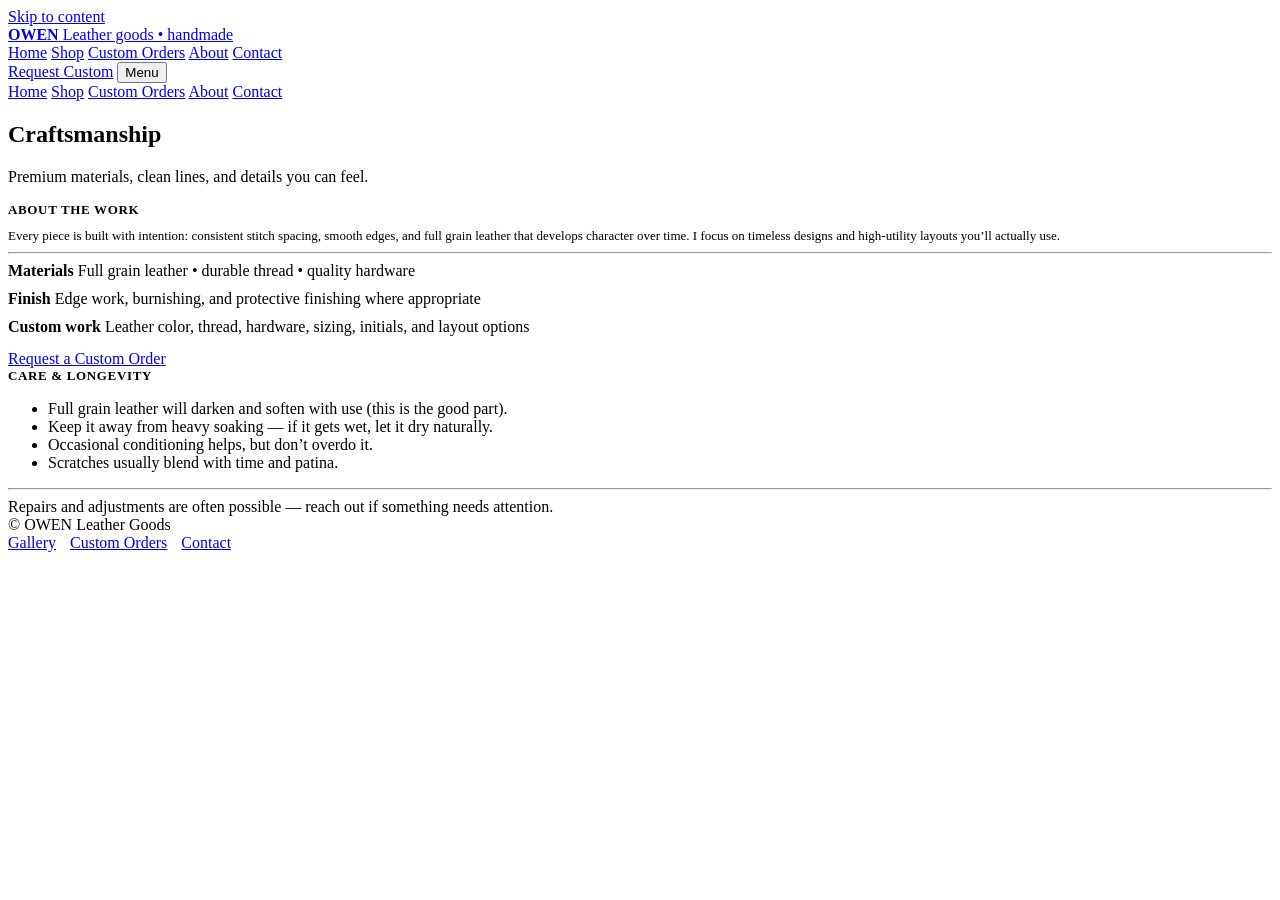
==== about.html @ 7f019d90 "Add files via upload" ====
<!doctype html>
<html lang="en">
<head>
  <meta charset="utf-8"/>
  <meta name="viewport" content="width=device-width, initial-scale=1"/>
  <title>About — Leather Goods</title>
  <meta name="description" content="Craftsmanship, materials, and process behind handmade full grain leather goods."/>
  <link rel="stylesheet" href="/css/style.css"/>
</head>
<body>
<a class="skip" href="#main">Skip to content</a>

<header>
  <div class="container">
    <div class="nav">
      <a class="brand" href="/index.html" aria-label="Home">
        <div class="mark" aria-hidden="true"></div>
        <div>
          <strong>OWEN</strong>
          <span>Leather goods • handmade</span>
        </div>
      </a>

      <nav class="navlinks" aria-label="Primary">
        <a data-nav href="/index.html">Home</a>
        <a data-nav href="/shop.html">Shop</a>
        <a data-nav href="/custom.html">Custom Orders</a>
        <a data-nav href="/about.html">About</a>
        <a data-nav href="/contact.html">Contact</a>
      </nav>

      <div class="nav-cta">
        <a class="btn primary" href="/custom.html">Request Custom</a>
        <button id="mobileToggle" class="btn mobile-toggle" aria-expanded="false" aria-controls="drawer">Menu</button>
      </div>
    </div>

    <div id="drawer" class="drawer" role="navigation" aria-label="Mobile">
      <div class="inner">
        <a href="/index.html">Home</a>
        <a href="/shop.html">Shop</a>
        <a href="/custom.html">Custom Orders</a>
        <a href="/about.html">About</a>
        <a href="/contact.html">Contact</a>
      </div>
    </div>
  </div>
</header>

<main id="main">
  <section class="section">
    <div class="container">
      <div class="section-head">
        <div>
          <h2>Craftsmanship</h2>
          <p>Premium materials, clean lines, and details you can feel.</p>
        </div>
      </div>

      <div class="split">
        <div class="panel">
          <strong style="display:block;font-size:13px;letter-spacing:.05em;text-transform:uppercase;">About the work</strong>
          <p style="color:var(--muted);font-size:13px;margin:10px 0 0;">
            Every piece is built with intention: consistent stitch spacing, smooth edges, and full grain leather that develops character over time.
            I focus on timeless designs and high-utility layouts you’ll actually use.
          </p>

          <hr class="sep"/>

          <div class="kpi">
            <div class="dot"></div>
            <div>
              <strong>Materials</strong>
              <span>Full grain leather • durable thread • quality hardware</span>
            </div>
          </div>
          <div style="height:10px"></div>
          <div class="kpi">
            <div class="dot"></div>
            <div>
              <strong>Finish</strong>
              <span>Edge work, burnishing, and protective finishing where appropriate</span>
            </div>
          </div>
          <div style="height:10px"></div>
          <div class="kpi">
            <div class="dot"></div>
            <div>
              <strong>Custom work</strong>
              <span>Leather color, thread, hardware, sizing, initials, and layout options</span>
            </div>
          </div>

          <div style="height:14px"></div>
          <a class="btn primary" href="/custom.html">Request a Custom Order</a>
        </div>

        <div class="panel">
          <strong style="display:block;font-size:13px;letter-spacing:.05em;text-transform:uppercase;">Care & longevity</strong>
          <ul class="list">
            <li>Full grain leather will darken and soften with use (this is the good part).</li>
            <li>Keep it away from heavy soaking — if it gets wet, let it dry naturally.</li>
            <li>Occasional conditioning helps, but don’t overdo it.</li>
            <li>Scratches usually blend with time and patina.</li>
          </ul>

          <hr class="sep"/>

          <div class="notice">
            Repairs and adjustments are often possible — reach out if something needs attention.
          </div>
        </div>
      </div>
    </div>
  </section>
</main>

<footer>
  <div class="container">
    <div class="foot">
      <div>© <span data-year></span> OWEN Leather Goods</div>
      <div style="display:flex;gap:14px;flex-wrap:wrap;">
        <a href="/shop.html">Gallery</a>
        <a href="/custom.html">Custom Orders</a>
        <a href="/contact.html">Contact</a>
      </div>
    </div>
  </div>
</footer>

<script src="/js/ui.js"></script>
<script src="/js/main.js"></script>
</body>
</html>
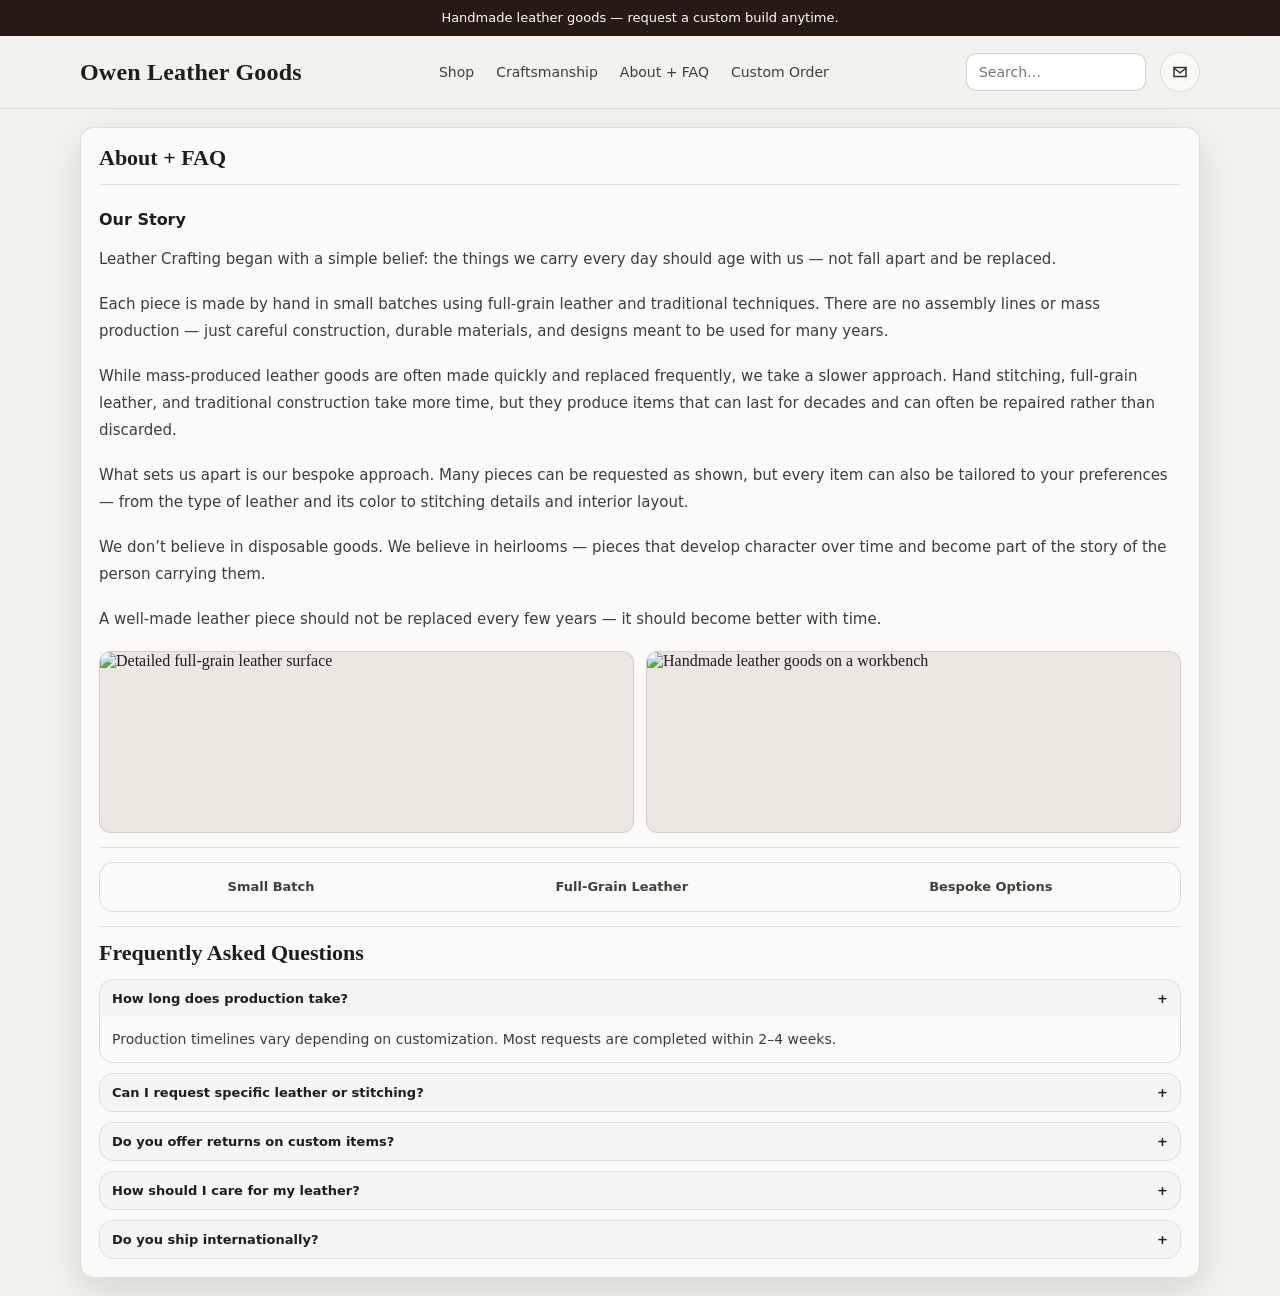
==== commit 1a0e5e83: "Add files via upload" ====
--- a/about.html
+++ b/about.html
@@ -1,134 +1,126 @@
 <!doctype html>
 <html lang="en">
 <head>
-  <meta charset="utf-8"/>
-  <meta name="viewport" content="width=device-width, initial-scale=1"/>
-  <title>About — Leather Goods</title>
-  <meta name="description" content="Craftsmanship, materials, and process behind handmade full grain leather goods."/>
-  <link rel="stylesheet" href="/css/style.css"/>
+  <meta charset="utf-8" />
+  <meta name="viewport" content="width=device-width,initial-scale=1" />
+  <title>About + FAQ – LeatherCraft</title>
+  <link rel="stylesheet" href="/style.css" />
 </head>
 <body>
-<a class="skip" href="#main">Skip to content</a>
+<header id="siteHeader"></header>
 
-<header>
-  <div class="container">
-    <div class="nav">
-      <a class="brand" href="/index.html" aria-label="Home">
-        <div class="mark" aria-hidden="true"></div>
-        <div>
-          <strong>OWEN</strong>
-          <span>Leather goods • handmade</span>
-        </div>
-      </a>
+<main class="container">
+  <section class="page">
+    <div class="pagePad">
+      <h1 class="h2">About + FAQ</h1>
+      <div class="hr"></div>
 
-      <nav class="navlinks" aria-label="Primary">
-        <a data-nav href="/index.html">Home</a>
-        <a data-nav href="/shop.html">Shop</a>
-        <a data-nav href="/custom.html">Custom Orders</a>
-        <a data-nav href="/about.html">About</a>
-        <a data-nav href="/contact.html">Contact</a>
-      </nav>
+      <div class="richText">
 
-      <div class="nav-cta">
-        <a class="btn primary" href="/custom.html">Request Custom</a>
-        <button id="mobileToggle" class="btn mobile-toggle" aria-expanded="false" aria-controls="drawer">Menu</button>
-      </div>
-    </div>
+        <h3>Our Story</h3>
 
-    <div id="drawer" class="drawer" role="navigation" aria-label="Mobile">
-      <div class="inner">
-        <a href="/index.html">Home</a>
-        <a href="/shop.html">Shop</a>
-        <a href="/custom.html">Custom Orders</a>
-        <a href="/about.html">About</a>
-        <a href="/contact.html">Contact</a>
-      </div>
-    </div>
-  </div>
-</header>
+        <p>
+          Leather Crafting began with a simple belief: the things we carry every day
+          should age with us — not fall apart and be replaced.
+        </p>
 
-<main id="main">
-  <section class="section">
-    <div class="container">
-      <div class="section-head">
-        <div>
-          <h2>Craftsmanship</h2>
-          <p>Premium materials, clean lines, and details you can feel.</p>
-        </div>
+        <p>
+          Each piece is made by hand in small batches using full-grain leather and
+          traditional techniques. There are no assembly lines or mass production —
+          just careful construction, durable materials, and designs meant to be used
+          for many years.
+        </p>
+
+        <p>
+          While mass-produced leather goods are often made quickly and replaced
+          frequently, we take a slower approach. Hand stitching, full-grain leather,
+          and traditional construction take more time, but they produce items that
+          can last for decades and can often be repaired rather than discarded.
+        </p>
+
+        <p>
+          What sets us apart is our bespoke approach. Many pieces can be requested
+          as shown, but every item can also be tailored to your preferences —
+          from the type of leather and its color to stitching details and interior
+          layout.
+        </p>
+
+        <p>
+          We don’t believe in disposable goods. We believe in heirlooms —
+          pieces that develop character over time and become part of the story
+          of the person carrying them.
+        </p>
+
+        <p>A well-made leather piece should not be replaced every few years — it should become better with time.</p>
+
       </div>
 
-      <div class="split">
-        <div class="panel">
-          <strong style="display:block;font-size:13px;letter-spacing:.05em;text-transform:uppercase;">About the work</strong>
-          <p style="color:var(--muted);font-size:13px;margin:10px 0 0;">
-            Every piece is built with intention: consistent stitch spacing, smooth edges, and full grain leather that develops character over time.
-            I focus on timeless designs and high-utility layouts you’ll actually use.
-          </p>
+      <div class="storyGallery">
+        <figure class="photoTile">
+          <img src="https://images.pexels.com/photos/34850982/pexels-photo-34850982.jpeg?auto=compress&cs=tinysrgb&w=1200" alt="Detailed full-grain leather surface">
+        </figure>
+        <figure class="photoTile">
+          <img src="https://images.pexels.com/photos/33428338/pexels-photo-33428338.jpeg?auto=compress&cs=tinysrgb&w=1200" alt="Handmade leather goods on a workbench">
+        </figure>
+      </div>
 
-          <hr class="sep"/>
+      <div class="hr"></div>
 
-          <div class="kpi">
-            <div class="dot"></div>
-            <div>
-              <strong>Materials</strong>
-              <span>Full grain leather • durable thread • quality hardware</span>
-            </div>
-          </div>
-          <div style="height:10px"></div>
-          <div class="kpi">
-            <div class="dot"></div>
-            <div>
-              <strong>Finish</strong>
-              <span>Edge work, burnishing, and protective finishing where appropriate</span>
-            </div>
-          </div>
-          <div style="height:10px"></div>
-          <div class="kpi">
-            <div class="dot"></div>
-            <div>
-              <strong>Custom work</strong>
-              <span>Leather color, thread, hardware, sizing, initials, and layout options</span>
-            </div>
-          </div>
+      <div class="featureStrip">
+        <div>Small Batch</div>
+        <div>Full-Grain Leather</div>
+        <div>Bespoke Options</div>
+      </div>
 
-          <div style="height:14px"></div>
-          <a class="btn primary" href="/custom.html">Request a Custom Order</a>
+      <div class="hr" id="faq"></div>
+
+      <h2 class="h2">Frequently Asked Questions</h2>
+
+      <details class="drawer" open>
+        <summary>How long does production take? <span>+</span></summary>
+        <div class="body">
+          Production timelines vary depending on customization. Most requests
+          are completed within 2–4 weeks.
         </div>
+      </details>
 
-        <div class="panel">
-          <strong style="display:block;font-size:13px;letter-spacing:.05em;text-transform:uppercase;">Care & longevity</strong>
-          <ul class="list">
-            <li>Full grain leather will darken and soften with use (this is the good part).</li>
-            <li>Keep it away from heavy soaking — if it gets wet, let it dry naturally.</li>
-            <li>Occasional conditioning helps, but don’t overdo it.</li>
-            <li>Scratches usually blend with time and patina.</li>
-          </ul>
+      <details class="drawer">
+        <summary>Can I request specific leather or stitching? <span>+</span></summary>
+        <div class="body">
+          Yes. Custom leather tones, thread contrast, hardware, and interior
+          layouts can often be accommodated.
+        </div>
+      </details>
 
-          <hr class="sep"/>
+      <details class="drawer">
+        <summary>Do you offer returns on custom items? <span>+</span></summary>
+        <div class="body">
+          Because most items are made to order, returns on custom builds are
+          limited. If there is an issue with craftsmanship, we will make it right.
+        </div>
+      </details>
 
-          <div class="notice">
-            Repairs and adjustments are often possible — reach out if something needs attention.
-          </div>
+      <details class="drawer">
+        <summary>How should I care for my leather? <span>+</span></summary>
+        <div class="body">
+          Avoid prolonged moisture exposure. Condition occasionally with a
+          neutral leather balm. Store in a cool, dry space.
         </div>
-      </div>
+      </details>
+
+      <details class="drawer">
+        <summary>Do you ship internationally? <span>+</span></summary>
+        <div class="body">
+          At this time, we only ship within the United States. We hope to expand.
+        </div>
+      </details>
     </div>
   </section>
 </main>
 
-<footer>
-  <div class="container">
-    <div class="foot">
-      <div>© <span data-year></span> OWEN Leather Goods</div>
-      <div style="display:flex;gap:14px;flex-wrap:wrap;">
-        <a href="/shop.html">Gallery</a>
-        <a href="/custom.html">Custom Orders</a>
-        <a href="/contact.html">Contact</a>
-      </div>
-    </div>
-  </div>
-</footer>
-
-<script src="/js/ui.js"></script>
-<script src="/js/main.js"></script>
+<script type="module">
+import { boot } from "/js/app.js";
+await boot();
+</script>
 </body>
-</html>+</html>
--- a/style.css
+++ b/style.css
@@ -0,0 +1,718 @@
+:root{
+  --bg:#f4f2ee;
+  --paper:#fbfaf8;
+  --ink:#1e1d1b;
+  --muted:#6b6862;
+  --line:rgba(30,29,27,.12);
+  --brand:#6a3b22;
+  --shadow:0 14px 40px rgba(0,0,0,.12);
+  --radius:14px;
+  --radius-sm:10px;
+  --max:1160px;
+  --font: ui-serif, Georgia, "Times New Roman", Times, serif;
+  --sans: ui-sans-serif, system-ui, -apple-system, Segoe UI, Roboto, Helvetica, Arial;
+}
+
+*{box-sizing:border-box}
+html,body{margin:0;padding:0;background:var(--bg);color:var(--ink)}
+a{color:inherit;text-decoration:none}
+img{max-width:100%;display:block}
+.container{max-width:var(--max);margin:0 auto;padding:0 20px}
+
+.announcement{
+  background:linear-gradient(0deg, rgba(0,0,0,.10), rgba(0,0,0,.10)), #2b1d14;
+  color:#fff; font: 500 13px/1.2 var(--sans);
+  padding:10px 0; text-align:center;
+}
+
+.header{
+  position:sticky; top:0; z-index:30;
+  background:rgba(244,242,238,.84);
+  backdrop-filter: blur(10px);
+  border-bottom:1px solid var(--line);
+}
+.navbar{
+  display:flex; align-items:center; justify-content:space-between;
+  padding:16px 0;
+  gap:14px;
+}
+.brand{
+  font: 700 24px/1 var(--font);
+  letter-spacing:.2px;
+  flex-shrink:0;
+}
+.navlinks{
+  display:flex; gap:22px;
+  font: 500 14px/1 var(--sans);
+}
+.navlinks a{color:rgba(30,29,27,.85)}
+.navlinks a:hover{color:var(--ink)}
+.navicons{display:flex; align-items:center; gap:14px}
+.iconbtn{
+  width:40px;height:40px;border-radius:999px;
+  border:1px solid var(--line);
+  background:rgba(251,250,248,.8);
+  display:grid; place-items:center;
+  cursor:pointer;
+}
+.menuToggle.iconbtn{display:none}
+.iconbtn:hover{transform:translateY(-1px)}
+.icon{width:18px;height:18px;opacity:.9}
+
+.hero{
+  margin:18px auto 18px;
+  background:var(--paper);
+  border:1px solid var(--line);
+  border-radius:var(--radius);
+  overflow:hidden;
+  box-shadow:var(--shadow);
+}
+.heroMedia{height:360px;background:#ddd; position:relative}
+.heroMedia img{width:100%;height:100%;object-fit:cover}
+.heroOverlay{
+  position:absolute; left:28px; top:50%;
+  transform:translateY(-50%);
+  color:#fff;
+  text-shadow:0 10px 30px rgba(0,0,0,.35);
+}
+.heroTitle{font: 700 46px/1.05 var(--font); margin:0 0 14px}
+.heroBtn{
+  display:inline-flex; align-items:center; gap:10px;
+  background:rgba(106,59,34,.95);
+  color:#fff; padding:12px 18px;
+  border-radius:12px;
+  font: 600 14px/1 var(--sans);
+  border:1px solid rgba(255,255,255,.15);
+}
+.heroBtn:hover{filter:brightness(1.05)}
+
+.section{margin:20px 0}
+.h2{font: 700 22px/1.1 var(--font); margin:0 0 14px}
+.grid3{display:grid;grid-template-columns:repeat(3,1fr);gap:14px}
+.grid4{display:grid;grid-template-columns:repeat(4,1fr);gap:14px}
+
+.card{
+  background:var(--paper);
+  border:1px solid var(--line);
+  border-radius:var(--radius);
+  overflow:hidden;
+  box-shadow: 0 10px 25px rgba(0,0,0,.08);
+}
+.cardMedia{
+  aspect-ratio: 16/10;
+  background:#ddd;
+  position:relative;
+}
+.cardMedia img{width:100%;height:100%;object-fit:cover}
+.cardBody{padding:14px}
+.cardTitle{font:700 16px/1.2 var(--font); margin:0 0 6px}
+.cardCollection{
+  font:600 12px/1.2 var(--sans);
+  color:rgba(30,29,27,.62);
+  text-transform:uppercase;
+  letter-spacing:.06em;
+}
+.cardPriceTag{
+  position:absolute;
+  left:10px;
+  top:10px;
+  z-index:2;
+  background:rgba(30,29,27,.86);
+  color:#fff;
+  border:1px solid rgba(255,255,255,.2);
+  border-radius:999px;
+  padding:6px 10px;
+  font:700 11px/1 var(--sans);
+  letter-spacing:.02em;
+}
+.cardMeta{display:flex;justify-content:space-between;align-items:center;gap:10px}
+.btn{
+  width:100%;
+  background:#23221f;color:#fff;
+  border:1px solid rgba(255,255,255,.12);
+  border-radius:12px;
+  padding:11px 12px;
+  font:600 13px/1 var(--sans);
+  cursor:pointer;
+}
+.btn:hover{filter:brightness(1.04)}
+.btn.secondary{
+  background:transparent;color:var(--ink);
+  border:1px solid var(--line);
+}
+.btn.secondary:hover{background:rgba(0,0,0,.03)}
+
+.featureStrip{
+  background:var(--paper);
+  border:1px solid var(--line);
+  border-radius:var(--radius);
+  padding:16px;
+  display:flex; gap:18px; justify-content:space-around;
+  flex-wrap:wrap;
+  font: 600 13px/1.2 var(--sans);
+  color:rgba(30,29,27,.85);
+}
+
+.page{
+  margin:18px auto;
+  background:var(--paper);
+  border:1px solid var(--line);
+  border-radius:var(--radius);
+  overflow:hidden;
+  box-shadow:var(--shadow);
+}
+.pagePad{padding:18px}
+
+.productLayout{
+  display:grid; grid-template-columns: 1.1fr .9fr; gap:0;
+}
+.gallery{
+  padding:18px; border-right:1px solid var(--line);
+}
+.galleryMain{
+  border-radius:var(--radius-sm);
+  overflow:hidden;
+  border:1px solid var(--line);
+  background:#f0ede8;
+  aspect-ratio: 4/3;
+  max-height:560px;
+}
+.galleryMain img{
+  width:100%;
+  height:100%;
+  object-fit:cover;
+}
+.thumbs{
+  margin-top:12px;
+  display:flex; gap:10px; flex-wrap:wrap;
+}
+.thumb{
+  width:72px;height:72px;border-radius:12px;
+  border:1px solid var(--line);
+  overflow:hidden; background:#ddd;
+  cursor:pointer;
+}
+.thumb img{width:100%;height:100%;object-fit:cover}
+
+.pinfo{padding:18px}
+.ptitle{font: 800 28px/1.1 var(--font); margin:0 0 10px}
+.hr{height:1px;background:var(--line);margin:14px 0}
+
+.muted{color:var(--muted)}
+
+.highlights{
+  margin:10px 0 0;
+  padding:0;
+  list-style:none;
+  display:grid;
+  gap:8px;
+}
+.highlights li{
+  display:flex; gap:10px; align-items:flex-start;
+  font:600 14px/1.35 var(--sans);
+  color:rgba(30,29,27,.86);
+}
+.highlights li::before{
+  content:"•";
+  color:rgba(106,59,34,.95);
+  font-weight:900;
+  line-height:1;
+  margin-top:2px;
+}
+
+.drawer{
+  border:1px solid var(--line);
+  border-radius:14px;
+  overflow:hidden;
+  margin-top:10px;
+}
+.drawer summary{
+  list-style:none;
+  cursor:pointer;
+  padding:12px 12px;
+  font:700 13px/1 var(--sans);
+  background:rgba(0,0,0,.02);
+  display:flex; align-items:center; justify-content:space-between;
+}
+.drawer summary::-webkit-details-marker{display:none}
+.drawer .body{
+  padding:12px;
+  font:500 14px/1.5 var(--sans);
+  color:rgba(30,29,27,.86);
+}
+
+.relatedGrid{display:grid; grid-template-columns:repeat(3,1fr); gap:14px}
+
+.formGrid{
+  display:grid; grid-template-columns:1fr 1fr; gap:12px;
+}
+label{font:700 12px/1 var(--sans); color:rgba(30,29,27,.75)}
+.field{display:flex; flex-direction:column; gap:6px}
+.select, .text, .textarea{
+  padding:12px 12px;
+  border-radius:12px;
+  border:1px solid var(--line);
+  background:#fff;
+  font:500 14px/1.2 var(--sans);
+  outline:none;
+}
+.textarea{min-height:120px; resize:vertical}
+
+.badge{
+  margin-top:10px;
+  padding:10px 12px;
+  border-radius:14px;
+  border:1px dashed rgba(106,59,34,.45);
+  background:rgba(106,59,34,.06);
+  font:600 13px/1.35 var(--sans);
+  color:rgba(30,29,27,.85);
+}
+
+.footer{
+  margin:26px 0 0;
+  background:#2b1d14;
+  color:#fff;
+  padding:22px 0;
+}
+.footerGrid{
+  display:grid; grid-template-columns: 2fr 1fr 1fr; gap:18px;
+  align-items:start;
+}
+.footerTitle{font:700 16px/1.2 var(--font); margin:0 0 10px}
+.footer p{margin:0;color:rgba(255,255,255,.85); font: 500 13px/1.5 var(--sans)}
+.newsRow{display:flex; gap:10px; margin-top:10px}
+.input{
+  width:100%;
+  padding:12px 12px;
+  border-radius:12px;
+  border:1px solid rgba(255,255,255,.2);
+  background:rgba(255,255,255,.08);
+  color:#fff;
+  outline:none;
+  font:500 14px/1 var(--sans);
+}
+.small{font:500 12px/1.4 var(--sans); color:rgba(255,255,255,.72)}
+
+@media (max-width: 920px){
+  .grid4{grid-template-columns:repeat(2,1fr)}
+  .grid3{grid-template-columns:repeat(2,1fr)}
+  .productLayout{grid-template-columns:1fr}
+  .gallery{border-right:none;border-bottom:1px solid var(--line)}
+  .relatedGrid{grid-template-columns:repeat(2,1fr)}
+  .footerGrid{grid-template-columns:1fr}
+}
+
+.searchForm {
+  display: flex;
+  align-items: center;
+}
+
+.searchForm input {
+  height: 38px;
+  padding: 0 12px;
+  border-radius: 10px;
+  border: 1px solid rgba(30,29,27,.2);
+  background: #fff;
+  font: 500 14px var(--sans);
+  width: 180px;
+  transition: all .2s ease;
+}
+
+.searchForm input:focus {
+  outline: none;
+  border-color: var(--brand);
+  box-shadow: 0 0 0 2px rgba(106,59,34,.15);
+}
+
+@media (max-width: 900px) {
+  .searchForm input {
+    width: 120px;
+  }
+}
+
+@media (max-width: 760px){
+  .container{padding:0 14px}
+  .navbar{padding:12px 0}
+  .brand{font-size:21px}
+  .heroMedia{height:300px}
+  .heroOverlay{
+    left:16px; right:16px; top:auto; bottom:16px;
+    transform:none;
+  }
+  .heroTitle{font-size:34px; margin-bottom:10px}
+  .heroBtn{padding:11px 14px}
+  .pagePad{padding:14px}
+  .ptitle{font-size:24px}
+  .formGrid{grid-template-columns:1fr}
+  .newsRow{flex-direction:column}
+}
+
+@media (max-width: 620px){
+  .grid4,
+  .grid3,
+  .relatedGrid{grid-template-columns:1fr}
+  .thumb{width:62px;height:62px}
+  .featureStrip{
+    flex-direction:column;
+    gap:10px;
+    align-items:flex-start;
+  }
+}
+
+@media (max-width: 900px){
+  .navbar{
+    flex-wrap:wrap;
+    align-items:center;
+  }
+  .menuToggle.iconbtn{
+    display:grid;
+    margin-left:auto;
+    order:2;
+  }
+  .navicons{
+    order:3;
+    width:100%;
+    margin-left:0;
+    gap:10px;
+  }
+  .navicons .searchForm{
+    display:flex;
+    flex:1;
+  }
+  .navicons .searchForm input{
+    width:100%;
+    min-width:0;
+  }
+  .navlinks{
+    order:4;
+    display:none;
+    width:100%;
+    flex-direction:column;
+    gap:0;
+    background:var(--paper);
+    border:1px solid var(--line);
+    border-radius:12px;
+    overflow:hidden;
+  }
+  .header.nav-open .navlinks{
+    display:flex;
+  }
+  .navlinks a{
+    padding:12px 14px;
+    border-top:1px solid var(--line);
+  }
+  .navlinks a:first-child{
+    border-top:none;
+  }
+}
+
+.richText p {
+  font: 500 15px/1.8 var(--sans);
+  color: rgba(30,29,27,.86);
+  margin-bottom: 18px;
+}
+
+.richText h3 {
+  font: 700 16px/1.4 var(--sans);
+  margin: 24px 0 8px;
+}
+
+.photoGrid3{
+  display:grid;
+  grid-template-columns:repeat(3,1fr);
+  gap:12px;
+}
+.storyGallery{
+  display:grid;
+  grid-template-columns:1fr 1fr;
+  gap:12px;
+  margin:10px 0 2px;
+}
+.photoTile{
+  margin:0;
+  border:1px solid var(--line);
+  border-radius:12px;
+  overflow:hidden;
+  background:#ece8e1;
+}
+.photoTile img{
+  width:100%;
+  height:100%;
+  min-height:180px;
+  max-height:280px;
+  object-fit:cover;
+}
+.photoTile figcaption{
+  padding:9px 10px;
+  font:700 12px/1.2 var(--sans);
+  color:rgba(30,29,27,.74);
+  text-transform:uppercase;
+  letter-spacing:.04em;
+  background:rgba(255,255,255,.6);
+}
+.workshopShowcase{
+  display:grid;
+  grid-template-columns:1.5fr 1fr;
+  gap:12px;
+}
+.workshopMain,
+.workshopSide{
+  border-radius:12px;
+  overflow:hidden;
+  border:1px solid var(--line);
+  background:#e9e4db;
+}
+.workshopMain{
+  aspect-ratio: 16/9;
+}
+.workshopSide{
+  aspect-ratio: 4/3;
+}
+.workshopMain img,
+.workshopSide img{
+  width:100%;
+  height:100%;
+  object-fit:cover;
+}
+.photoCredit{
+  font:500 12px/1.4 var(--sans);
+  color:rgba(30,29,27,.62);
+}
+
+@media (max-width: 900px){
+  .photoGrid3{
+    grid-template-columns:1fr;
+  }
+  .storyGallery{
+    grid-template-columns:1fr;
+  }
+  .workshopShowcase{
+    grid-template-columns:1fr;
+  }
+  .workshopSide{
+    aspect-ratio:16/9;
+  }
+}
+
+
+/* ===== Craftsmanship Page ===== */
+
+.craftsmanshipPage{
+  background:
+    linear-gradient(to bottom, rgba(255,255,255,.28), rgba(255,255,255,0)),
+    var(--paper);
+}
+
+.craftsmanshipPad{
+  padding:26px;
+}
+
+.craftIntro{
+  max-width:760px;
+  margin:4px auto 24px;
+  text-align:center;
+}
+
+.eyebrow{
+  margin:0 0 10px;
+  font:700 11px/1 var(--sans);
+  letter-spacing:.16em;
+  text-transform:uppercase;
+  color:rgba(30,29,27,.58);
+}
+
+.craftTitle{
+  margin:0;
+  font:700 clamp(32px,5vw,52px)/1.02 var(--font);
+  letter-spacing:-.02em;
+}
+
+.craftLead{
+  max-width:680px;
+  margin:14px auto 0;
+  font:500 16px/1.75 var(--sans);
+  color:rgba(30,29,27,.76);
+}
+
+.craftHeroGrid{
+  display:grid;
+  grid-template-columns:1.35fr 1fr 1fr;
+  gap:14px;
+  margin:22px 0 18px;
+}
+
+.craftHeroGrid .photoTile{
+  position:relative;
+  margin:0;
+  border:1px solid var(--line);
+  border-radius:16px;
+  overflow:hidden;
+  background:#ece8e1;
+  box-shadow:0 8px 24px rgba(0,0,0,.05);
+  transition:transform .22s ease, box-shadow .22s ease;
+}
+
+.craftHeroGrid .photoTile:hover{
+  transform:translateY(-2px);
+  box-shadow:0 14px 30px rgba(0,0,0,.08);
+}
+
+.craftHeroGrid .photoTile.feature{
+  grid-row:span 2;
+}
+
+.craftHeroGrid .photoTile img{
+  width:100%;
+  height:100%;
+  min-height:220px;
+  object-fit:cover;
+}
+
+.craftHeroGrid .photoTile.feature img{
+  min-height:100%;
+}
+
+.craftHeroGrid .photoTile figcaption{
+  position:absolute;
+  left:12px;
+  bottom:12px;
+  padding:8px 10px;
+  border-radius:999px;
+  background:rgba(251,250,248,.9);
+  backdrop-filter:blur(8px);
+  border:1px solid rgba(30,29,27,.08);
+  font:700 11px/1 var(--sans);
+  color:rgba(30,29,27,.82);
+  text-transform:uppercase;
+  letter-spacing:.08em;
+}
+
+.tanneryStrip{
+  display:flex;
+  flex-wrap:wrap;
+  gap:10px;
+  justify-content:center;
+  margin:6px 0 24px;
+}
+
+.tanneryPill{
+  padding:10px 14px;
+  border-radius:999px;
+  background:rgba(255,255,255,.72);
+  border:1px solid var(--line);
+  font:700 11px/1 var(--sans);
+  letter-spacing:.08em;
+  text-transform:uppercase;
+  color:rgba(30,29,27,.7);
+}
+
+.craftText{
+  max-width:760px;
+  margin:0 auto;
+  padding:28px 30px;
+  background:rgba(255,255,255,.44);
+  border:1px solid rgba(30,29,27,.08);
+  border-radius:20px;
+}
+
+.craftText h3{
+  margin:34px 0 10px;
+  font:700 13px/1.2 var(--sans);
+  letter-spacing:.14em;
+  text-transform:uppercase;
+  color:rgba(30,29,27,.84);
+}
+
+.craftText h3:first-child{
+  margin-top:0;
+}
+
+.craftText h3::after{
+  content:"";
+  display:block;
+  width:42px;
+  height:1px;
+  margin-top:10px;
+  background:rgba(106,59,34,.34);
+}
+
+.craftText p{
+  margin:0 0 18px;
+  font:500 15px/1.9 var(--sans);
+  color:rgba(30,29,27,.82);
+}
+
+.craftText p + p{
+  margin-top:-4px;
+}
+
+.craftCta{
+  margin:24px auto 0;
+  max-width:760px;
+  display:flex;
+  align-items:center;
+  justify-content:space-between;
+  gap:18px;
+  padding:20px 22px;
+  border:1px solid var(--line);
+  border-radius:18px;
+  background:linear-gradient(180deg, rgba(255,255,255,.6), rgba(255,255,255,.35));
+}
+
+.craftCta h3{
+  margin:0 0 6px;
+  font:700 22px/1.1 var(--font);
+}
+
+.craftCta p{
+  margin:0;
+}
+
+.craftBtn{
+  width:auto;
+  min-width:220px;
+  padding:14px 18px;
+  border-radius:14px;
+  box-shadow:0 10px 20px rgba(0,0,0,.08);
+}
+
+@media (max-width: 900px){
+  .craftHeroGrid{
+    grid-template-columns:1fr 1fr;
+  }
+
+  .craftHeroGrid .photoTile.feature{
+    grid-column:1 / -1;
+    grid-row:auto;
+  }
+}
+
+@media (max-width: 760px){
+  .craftsmanshipPad{
+    padding:16px;
+  }
+
+  .craftLead{
+    font-size:15px;
+  }
+
+  .craftHeroGrid{
+    grid-template-columns:1fr;
+  }
+
+  .craftText{
+    padding:20px 18px;
+    border-radius:16px;
+  }
+
+  .craftCta{
+    flex-direction:column;
+    align-items:stretch;
+    padding:18px;
+  }
+
+  .craftBtn{
+    width:100%;
+    min-width:0;
+  }
+}
